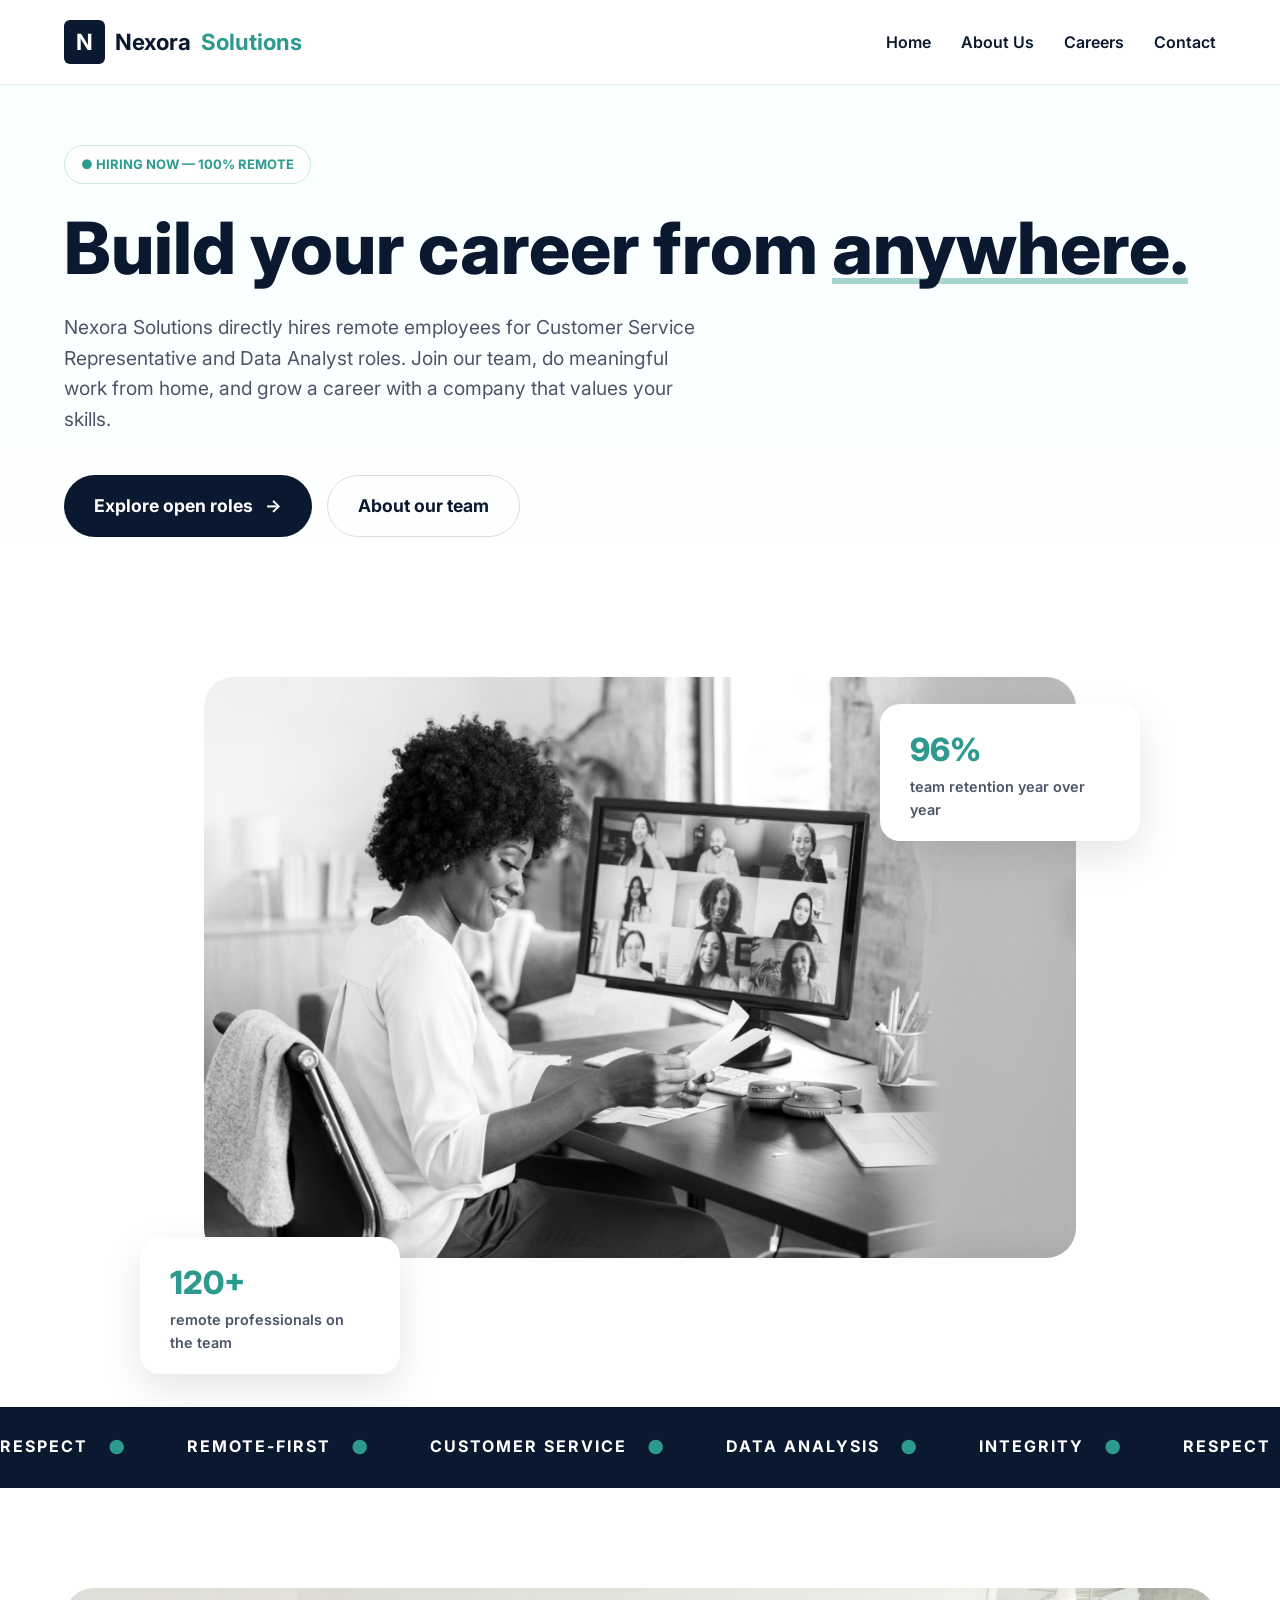
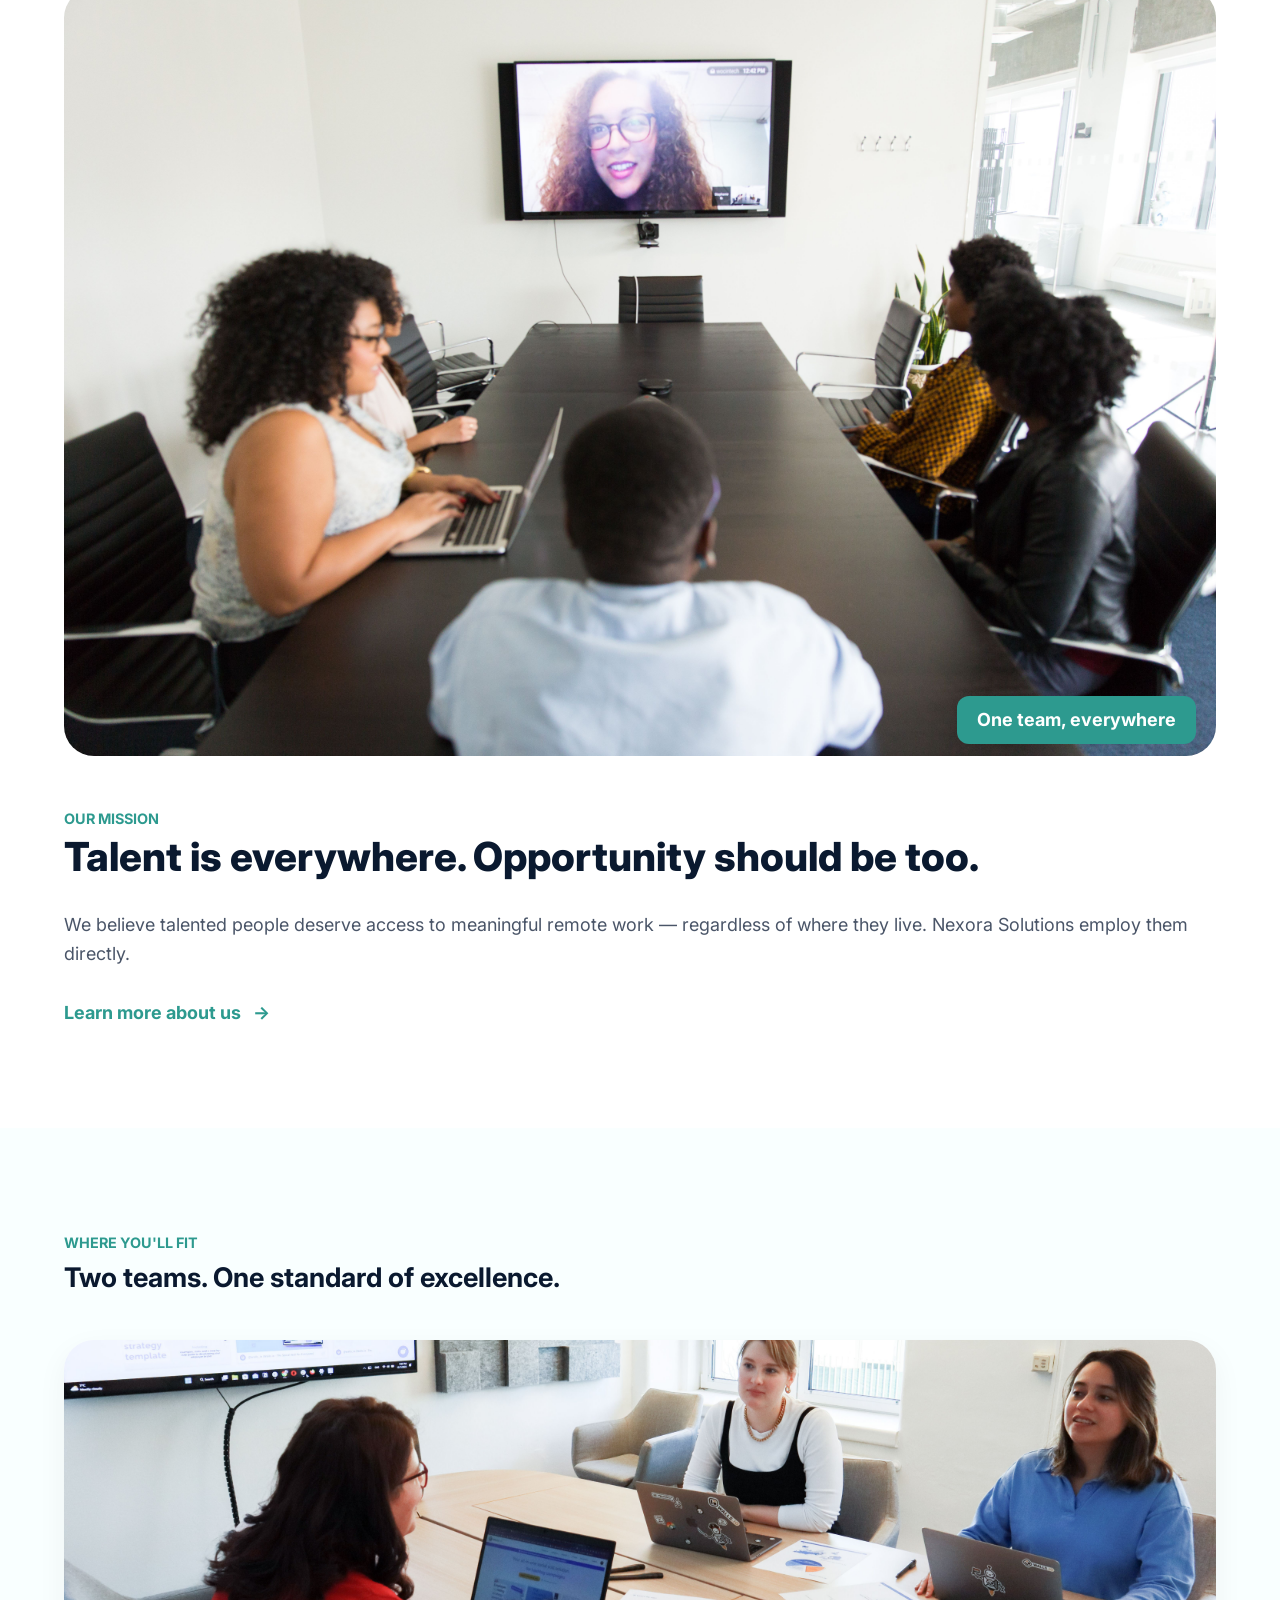
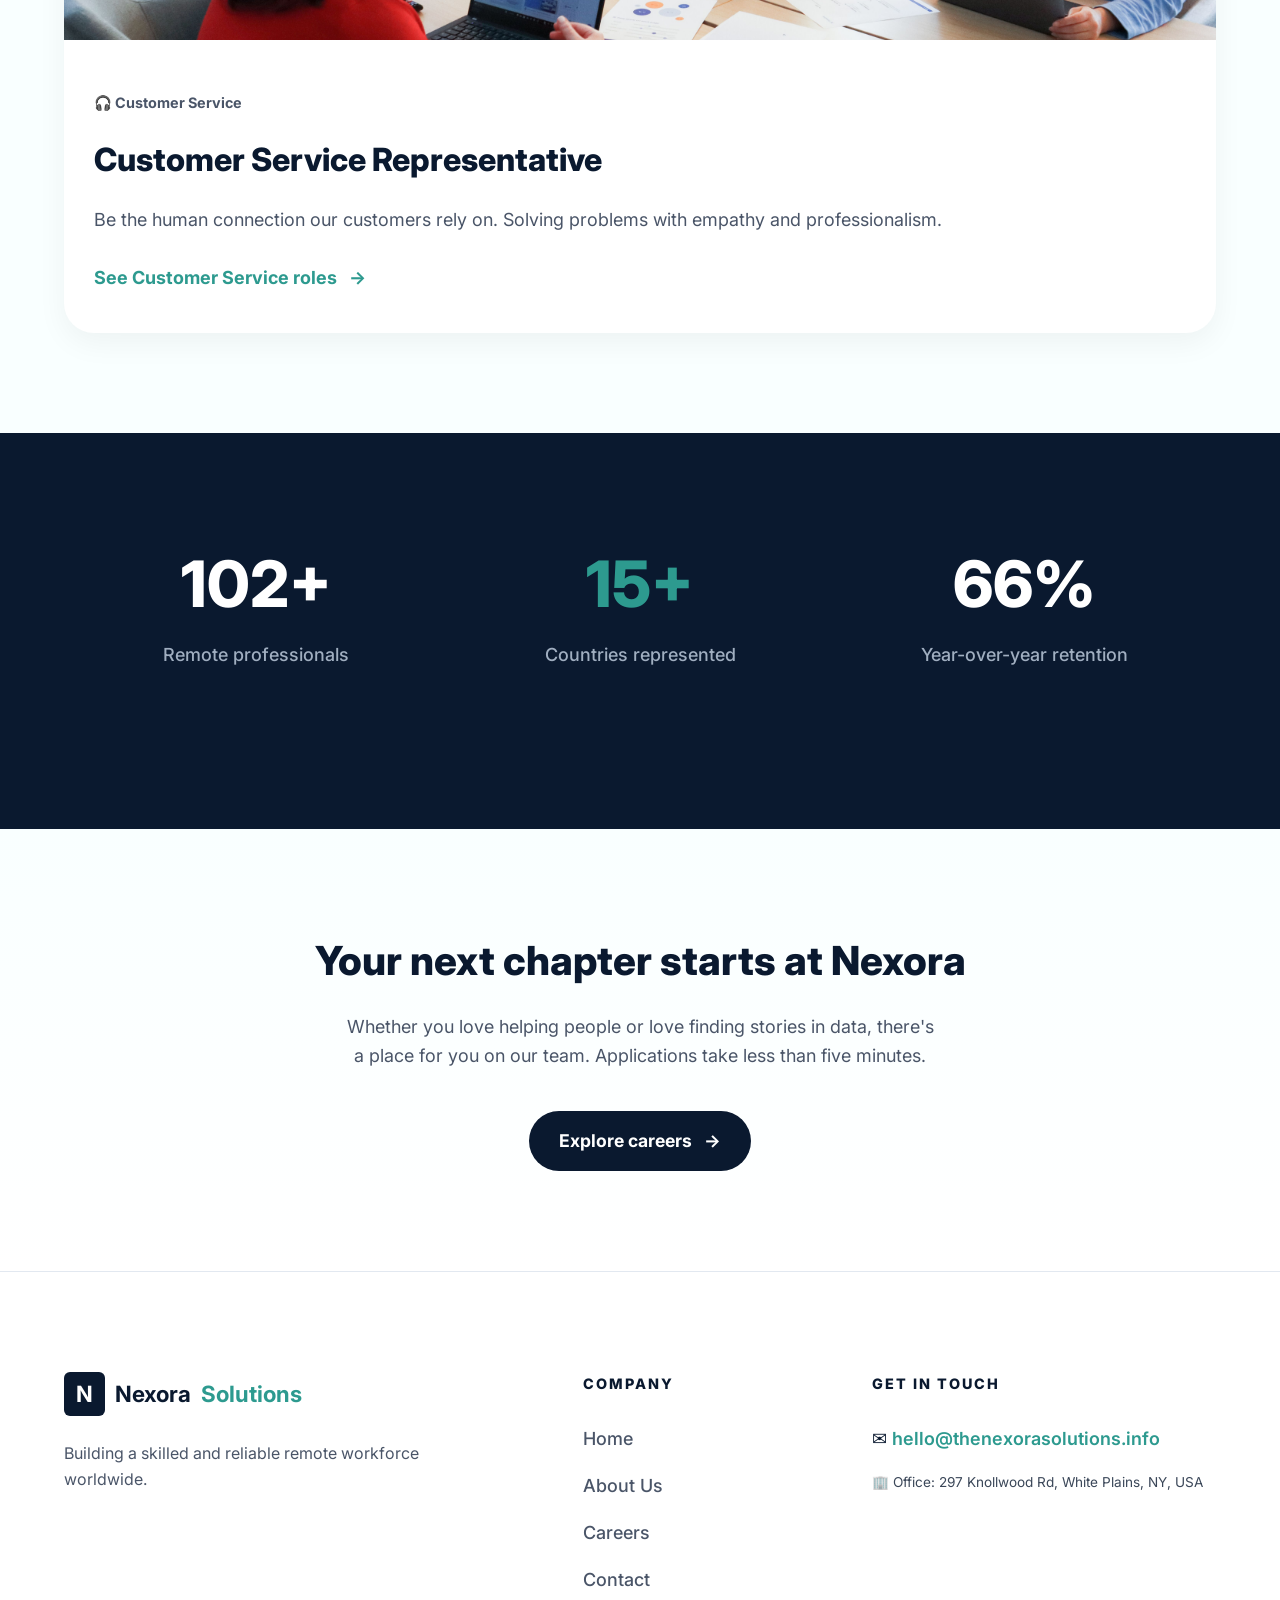
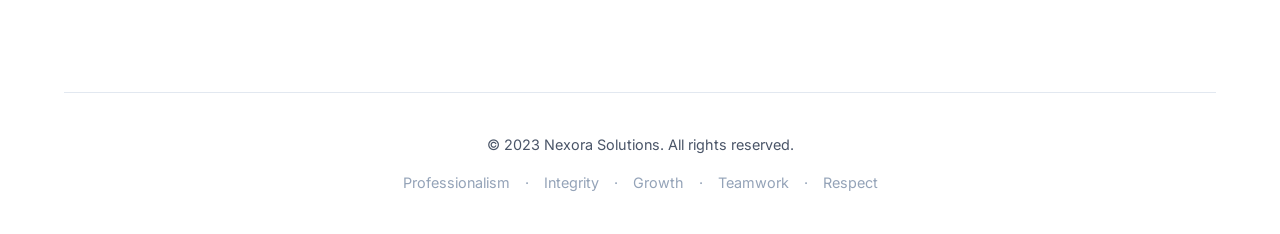
==== index.html @ 178ca4a4 "Finished fixing images and paths" ====
<!DOCTYPE html>
<html lang="en">
<head>
    <!-- Google tag (gtag.js) -->
    <script async src="https://www.googletagmanager.com/gtag/js?id=G-X53CKTHE0B"></script>
    <script>
      window.dataLayer = window.dataLayer || [];
      function gtag(){dataLayer.push(arguments);}
      gtag('js', new Date());
      gtag('config', 'G-X53CKTHE0B');
    </script>

    <meta charset="UTF-8">
    <meta name="viewport" content="width=device-width, initial-scale=1.0">
    <title>Nexora Solutions | Home</title>
    <!-- Professional Large Font -->
    <link href="https://fonts.googleapis.com/css2?family=Inter:wght@400;500;600;700;800&display=swap" rel="stylesheet">
    <style>
        :root {
            --navy: #0A192F;
            --teal: #2D9A8F;
            --light-teal: #f0fafa;
            --text-dark: #0A192F;
            --text-gray: #4A5568;
            --border: #E2E8F0;
        }

        /* --- GLOBAL STYLE --- */
        * { margin: 0; padding: 0; box-sizing: border-box; font-family: 'Inter', sans-serif; }
        body { background: #fff; color: var(--text-dark); line-height: 1.6; font-size: 18px; overflow-x: hidden; }

        /* --- NAVIGATION --- */
        nav { 
            display: flex; justify-content: space-between; align-items: center; 
            padding: 20px 5%; background: #fff; border-bottom: 1px solid var(--border); 
            position: sticky; top: 0; z-index: 1000; 
        }
        .logo { display: flex; align-items: center; gap: 10px; text-decoration: none; font-weight: 700; color: var(--navy); font-size: 1.4rem; }
        .logo span { color: var(--teal); }
        .logo-box { background: var(--navy); color: white; padding: 4px 12px; border-radius: 6px; }
        .nav-links { display: none; list-style: none; gap: 30px; }
        .nav-links a { text-decoration: none; color: var(--navy); font-weight: 600; font-size: 1rem; }
        .burger { font-size: 32px; cursor: pointer; display: block; }

        /* --- MOBILE MENU OVERLAY --- */
        .mobile-overlay {
            position: fixed; top: 0; right: -100%; width: 100%; height: 100%;
            background: rgba(10, 25, 47, 0.4); z-index: 2000; transition: 0.3s;
        }
        .mobile-overlay.active { right: 0; }
        .menu-content {
            position: absolute; right: 0; width: 85%; height: 100%;
            background: #fff; padding: 40px 30px; display: flex; flex-direction: column;
            box-shadow: -10px 0 30px rgba(0,0,0,0.1);
        }
        .close-menu { align-self: flex-end; font-size: 40px; cursor: pointer; color: var(--teal); margin-bottom: 20px; }
        .menu-links a { 
            text-decoration: none; color: var(--text-dark); font-size: 1.4rem; 
            font-weight: 700; padding: 20px 0; border-bottom: 1px dashed #E2E8F0; display: block;
        }
        .menu-pill-btn { background: var(--navy); color: white !important; padding: 18px; border-radius: 50px; text-align: center; margin-top: 40px; font-weight: 700; text-decoration: none; display: block; }

        /* --- HERO SECTION --- */
        .hero { padding: 60px 5%; background: linear-gradient(180deg, #F9FFFF 0%, #fff 100%); text-align: left; }
        .badge { display: inline-block; padding: 8px 16px; border: 1px solid #cce7e4; color: var(--teal); border-radius: 50px; font-size: 13px; font-weight: 700; margin-bottom: 24px; background: #fff; }
        h1 { font-size: 3.2rem; line-height: 1.1; font-weight: 800; margin-bottom: 25px; }
        .underline { border-bottom: 6px solid #A8D5D0; display: inline-block; line-height: 0.85; }
        .hero-p { color: var(--text-gray); font-size: 1.2rem; max-width: 650px; margin-bottom: 40px; }
        
        .btn-group { display: flex; flex-wrap: wrap; gap: 15px; margin-bottom: 40px; }
        .btn { padding: 16px 30px; border-radius: 50px; text-decoration: none; font-weight: 700; display: inline-flex; align-items: center; transition: 0.3s; font-size: 1.1rem; }
        .btn-navy { background: var(--navy); color: white; }
        .btn-outline { border: 1px solid #ddd; color: var(--text-dark); }

        /* --- STATS IMAGE AREA --- */
        .stats-image-area { padding: 40px 5%; position: relative; max-width: 1000px; margin: 0 auto; }
        .stats-image-area img { width: 100%; border-radius: 30px; filter: grayscale(100%); }
        .float-card { position: absolute; background: #fff; padding: 20px 30px; border-radius: 20px; box-shadow: 0 15px 40px rgba(0,0,0,0.1); width: 260px; z-index: 10; }
        .card-96 { top: 10%; right: 0; }
        .card-120 { bottom: -10%; left: 0; }
        .float-card h3 { color: var(--teal); font-size: 2rem; font-weight: 800; }
        .float-card p { font-size: 0.9rem; color: var(--text-gray); font-weight: 600; }

        /* --- MARQUEE ANIMATION --- */
        .marquee { 
            background: var(--navy); 
            color: #fff; 
            padding: 25px 0; 
            overflow: hidden; 
            display: flex; 
            margin-top: 100px;
            white-space: nowrap;
        }
        .marquee-inner {
            display: flex;
            gap: 60px;
            animation: scroll-marquee 30s linear infinite;
        }
        .marquee span { 
            flex-shrink: 0; 
            text-transform: uppercase; 
            color: #fff; 
            font-weight: 700; 
            letter-spacing: 2px; 
            font-size: 1rem;
            display: flex;
            align-items: center;
        }
        .marquee b { color: var(--teal); margin-left: 20px; font-size: 1.2rem;}

        @keyframes scroll-marquee {
            0% { transform: translateX(0); }
            100% { transform: translateX(-50%); }
        }

        /* --- OUR MISSION --- */
        .mission { padding: 100px 5%; }
        .mission-img-wrap { position: relative; margin-bottom: 40px; }
        .mission-img-wrap img { width: 100%; border-radius: 30px; }
        .one-team-badge { position: absolute; bottom: 20px; right: 20px; background: var(--teal); color: #fff; padding: 10px 20px; border-radius: 12px; font-weight: 700; }
        .section-header { color: var(--teal); font-weight: 700; font-size: 0.9rem; text-transform: uppercase; margin-bottom: 15px; display: block; }
        .mission h2 { font-size: 2.5rem; font-weight: 800; line-height: 1.2; margin-bottom: 30px; }
        .mission p { color: var(--text-gray); margin-bottom: 30px; }
        .learn-more { color: var(--teal); text-decoration: none; font-weight: 700; display: flex; align-items: center; gap: 8px; }

        /* --- WHERE YOU'LL FIT --- */
        .where-fit { padding: 100px 5%; background: #F9FFFF; }
        .team-card { background: #fff; border-radius: 30px; overflow: hidden; box-shadow: 0 10px 30px rgba(0,0,0,0.05); margin-top: 40px; }
        .team-card-img { width: 100%; height: 300px; object-fit: cover; }
        .team-card-body { padding: 40px 30px; }
        .dept-badge { display: inline-flex; align-items: center; gap: 8px; font-weight: 700; font-size: 0.9rem; color: var(--text-gray); margin-bottom: 20px; }
        .team-card h3 { font-size: 2rem; font-weight: 800; margin-bottom: 20px; }
        .team-card p { color: var(--text-gray); margin-bottom: 30px; }

        /* --- DARK STATS SECTION --- */
        .dark-stats { background: var(--navy); color: #fff; padding: 100px 5%; text-align: center; }
        .stat-box { margin-bottom: 60px; }
        .stat-box h2 { font-size: 4rem; font-weight: 800; margin-bottom: 5px; }
        .stat-box h2.teal-text { color: var(--teal); }
        .stat-box p { color: #a0aec0; font-weight: 500; }

        /* --- FINAL CTA --- */
        .final-cta { padding: 100px 5%; background: linear-gradient(180deg, #F9FFFF 0%, #fff 100%); text-align: center; }
        .final-cta h2 { font-size: 2.5rem; font-weight: 800; margin-bottom: 20px; }
        .final-cta p { color: var(--text-gray); margin-bottom: 40px; max-width: 600px; margin-left: auto; margin-right: auto; }

        /* --- FOOTER --- */
        footer { padding: 100px 5% 40px; border-top: 1px solid var(--border); background: #fff; }
        .footer-grid { display: grid; grid-template-columns: 1fr; gap: 60px; text-align: left; }
        .footer-header { font-size: 0.9rem; font-weight: 800; letter-spacing: 2px; text-transform: uppercase; margin-bottom: 30px; color: var(--navy); }
        
        .footer-links, .contact-list { 
            list-style: none !important; 
            padding: 0 !important; 
        }
        .footer-links li, .contact-list li { margin-bottom: 18px; }
        .footer-links a { text-decoration: none; color: var(--text-gray); font-weight: 500; }

        .footer-bottom { border-top: 1px solid var(--border); margin-top: 80px; padding-top: 40px; text-align: center; }
        .principles-list { display: flex; gap: 15px; color: #94a3b8; font-size: 0.9rem; justify-content: center; margin-top: 15px; flex-wrap: wrap; }

        @media (min-width: 1024px) {
            .nav-links { display: flex; } .burger { display: none; }
            h1 { font-size: 4.5rem; }
            .footer-grid { grid-template-columns: 2fr 1fr 1.5fr; }
            .where-fit-grid { display: grid; grid-template-columns: 1fr 1fr; gap: 30px; }
            .dark-stats-grid { display: grid; grid-template-columns: 1fr 1fr 1fr; }
        }
    </style>
</head>
<body>

    <!-- Header Navigation -->
    <nav>
        <a href="index.html" class="logo"><div class="logo-box">N</div> Nexora <span>Solutions</span></a>
        <ul class="nav-links">
            <li><a href="index.html">Home</a></li>
            <li><a href="about.html">About Us</a></li>
            <li><a href="careers.html">Careers</a></li>
            <li><a href="contact.html">Contact</a></li>
        </ul>
        <div class="burger" onclick="toggleMenu()">☰</div>
    </nav>

    <!-- Mobile Slide-out Menu -->
    <div class="mobile-overlay" id="mobileMenu">
        <div class="menu-content">
            <div class="close-menu" onclick="toggleMenu()">✕</div>
            <div class="menu-links">
                <a href="index.html">Home</a>
                <a href="about.html">About Us</a>
                <a href="careers.html">Careers</a>
                <a href="contact.html">Contact</a>
            </div>
            <a href="careers.html" class="menu-pill-btn">View open roles &nbsp; →</a>
        </div>
    </div>

    <!-- Hero Section -->
    <header class="hero">
        <div class="badge">● HIRING NOW — 100% REMOTE</div>
        <h1>Build your career from <span class="underline">anywhere.</span></h1>
        <p class="hero-p">Nexora Solutions directly hires remote employees for Customer Service Representative and Data Analyst roles. Join our team, do meaningful work from home, and grow a career with a company that values your skills.</p>
        <div class="btn-group">
            <a href="careers.html" class="btn btn-navy">Explore open roles &nbsp; →</a>
            <a href="about.html" class="btn btn-outline">About our team</a>
        </div>
    </header>

    <!-- Stats Image Area -->
    <section class="stats-image-area">
        <img src="teams.jpeg" alt="Professional working">
        <div class="float-card card-96">
            <h3><span class="count" data-target="96">0</span>%</h3>
            <p>team retention year over year</p>
        </div>
        <div class="float-card card-120">
            <h3><span class="count" data-target="120">0</span>+</h3>
            <p>remote professionals on the team</p>
        </div>
    </section>

    <!-- Scrolling Marquee -->
    <div class="marquee">
        <div class="marquee-inner">
            <span>RESPECT <b>●</b></span> <span>REMOTE-FIRST <b>●</b></span> <span>CUSTOMER SERVICE <b>●</b></span> <span>DATA ANALYSIS <b>●</b></span> <span>INTEGRITY <b>●</b></span>
            <!-- Loop -->
            <span>RESPECT <b>●</b></span> <span>REMOTE-FIRST <b>●</b></span> <span>CUSTOMER SERVICE <b>●</b></span> <span>DATA ANALYSIS <b>●</b></span> <span>INTEGRITY <b>●</b></span>
        </div>
    </div>

    <!-- Our Mission -->
    <section class="mission">
        <div class="mission-img-wrap">
            <img src="nexora.jpg" alt="Mission">
            <div class="one-team-badge">One team, everywhere</div>
        </div>
        <span style="color:var(--teal); font-weight:700; font-size:0.9rem; text-transform:uppercase;">OUR MISSION</span>
        <h2>Talent is everywhere. Opportunity should be too.</h2>
        <p>We believe talented people deserve access to meaningful remote work — regardless of where they live. Nexora Solutions employ them directly.</p>
        <a href="about.html" class="learn-more">Learn more about us &nbsp; →</a>
    </section>

    <!-- Where You'll Fit -->
    <section class="where-fit">
        <span style="color:var(--teal); font-weight:700; font-size:0.9rem; text-transform:uppercase;">WHERE YOU'LL FIT</span>
        <h2>Two teams. One standard of excellence.</h2>
        <div class="team-card">
            <img src="work.jpg" class="team-card-img" alt="Customer Service Team">
            <div class="team-card-body">
                <div class="dept-badge">🎧 Customer Service</div>
                <h3>Customer Service Representative</h3>
                <p>Be the human connection our customers rely on. Solving problems with empathy and professionalism.</p>
                <a href="careers.html" style="color:var(--teal); font-weight:700; text-decoration:none;">See Customer Service roles &nbsp; →</a>
            </div>
        </div>
    </section>

    <!-- Dark Stats Section -->
    <section class="dark-stats">
        <div class="dark-stats-grid">
            <div class="stat-box">
                <h2><span class="count" data-target="120">0</span>+</h2>
                <p>Remote professionals</p>
            </div>
            <div class="stat-box">
                <h2 class="teal-text"><span class="count" data-target="15">0</span>+</h2>
                <p>Countries represented</p>
            </div>
            <div class="stat-box">
                <h2><span class="count" data-target="96">0</span>%</h2>
                <p>Year-over-year retention</p>
            </div>
        </div>
    </section>

    <!-- CTA -->
    <section class="final-cta">
        <h2>Your next chapter starts at Nexora</h2>
        <p>Whether you love helping people or love finding stories in data, there's a place for you on our team. Applications take less than five minutes.</p>
        <a href="careers.html" class="btn btn-navy">Explore careers &nbsp; →</a>
    </section>

    <!-- Organized Footer -->
    <footer>
        <div class="footer-grid">
            <div>
                <a href="index.html" class="logo"><div class="logo-box">N</div> Nexora <span>Solutions</span></a>
                <p style="margin-top:25px; color:var(--text-gray); max-width: 400px; font-size: 1rem;">Building a skilled and reliable remote workforce worldwide.</p>
            </div>
            <div>
                <h4 class="footer-header">Company</h4>
                <ul class="footer-links">
                    <li><a href="index.html">Home</a></li>
                    <li><a href="about.html">About Us</a></li>
                    <li><a href="careers.html">Careers</a></li>
                    <li><a href="contact.html">Contact</a></li>
                </ul>
            </div>
            <div>
                <h4 class="footer-header">Get In Touch</h4>
                <ul class="contact-list">
                    <li>✉ <a href="mailto:hello@thenexorasolutions.info" style="color:var(--teal); text-decoration:none; font-weight:600;">hello@thenexorasolutions.info</a></li>
                    <li style="font-size: 0.85rem; opacity: 0.8; margin-top: 10px;">🏢 Office: 297 Knollwood Rd, White Plains, NY, USA</li>
                </ul>
            </div>
        </div>
        <div class="footer-bottom">
            <p style="color:var(--text-gray); font-size:0.9rem;">© 2023 Nexora Solutions. All rights reserved.</p>
            <div class="principles-list">
                <span>Professionalism</span> · <span>Integrity</span> · <span>Growth</span> · <span>Teamwork</span> · <span>Respect</span>
            </div>
        </div>
    </footer>

    <!-- JAVASCRIPT FOR MENU & COUNTING ANIMATION -->
    <script>
        function toggleMenu() { document.getElementById('mobileMenu').classList.toggle('active'); }

        // --- FIXED NUMBER COUNTER ANIMATION ---
        const counters = document.querySelectorAll('.count');
        const speed = 200; 

        const countUp = (entries, observer) => {
            entries.forEach(entry => {
                // Changed threshold to 0.2 to make it trigger easier
                if (entry.isIntersecting) {
                    const target = entry.target;
                    const updateCount = () => {
                        const targetValue = +target.getAttribute('data-target');
                        const currentCount = +target.innerText;
                        // Ensuring increment is at least 1 so it doesn't get stuck
                        const increment = Math.max(1, targetValue / 50);

                        if (currentCount < targetValue) {
                            target.innerText = Math.ceil(currentCount + increment);
                            setTimeout(updateCount, 30);
                        } else {
                            target.innerText = targetValue;
                        }
                    };
                    updateCount();
                    observer.unobserve(target); 
                }
            });
        };

        const observer = new IntersectionObserver(countUp, { threshold: 0.2 });
        counters.forEach(counter => observer.observe(counter));
    </script>

    <!-- Statcounter code -->
    <div style="display:none;">
        <script type="text/javascript">
        var sc_project=13351368; 
        var sc_invisible=1; 
        var sc_security="508da928"; 
        var scJsHost = "https://";
        document.write("<sc"+"ript type='text/javascript' src='" + scJsHost+
        "statcounter.com/counter/counter.js'></"+"script>");
        </script>
    </div>
</body>
</html>
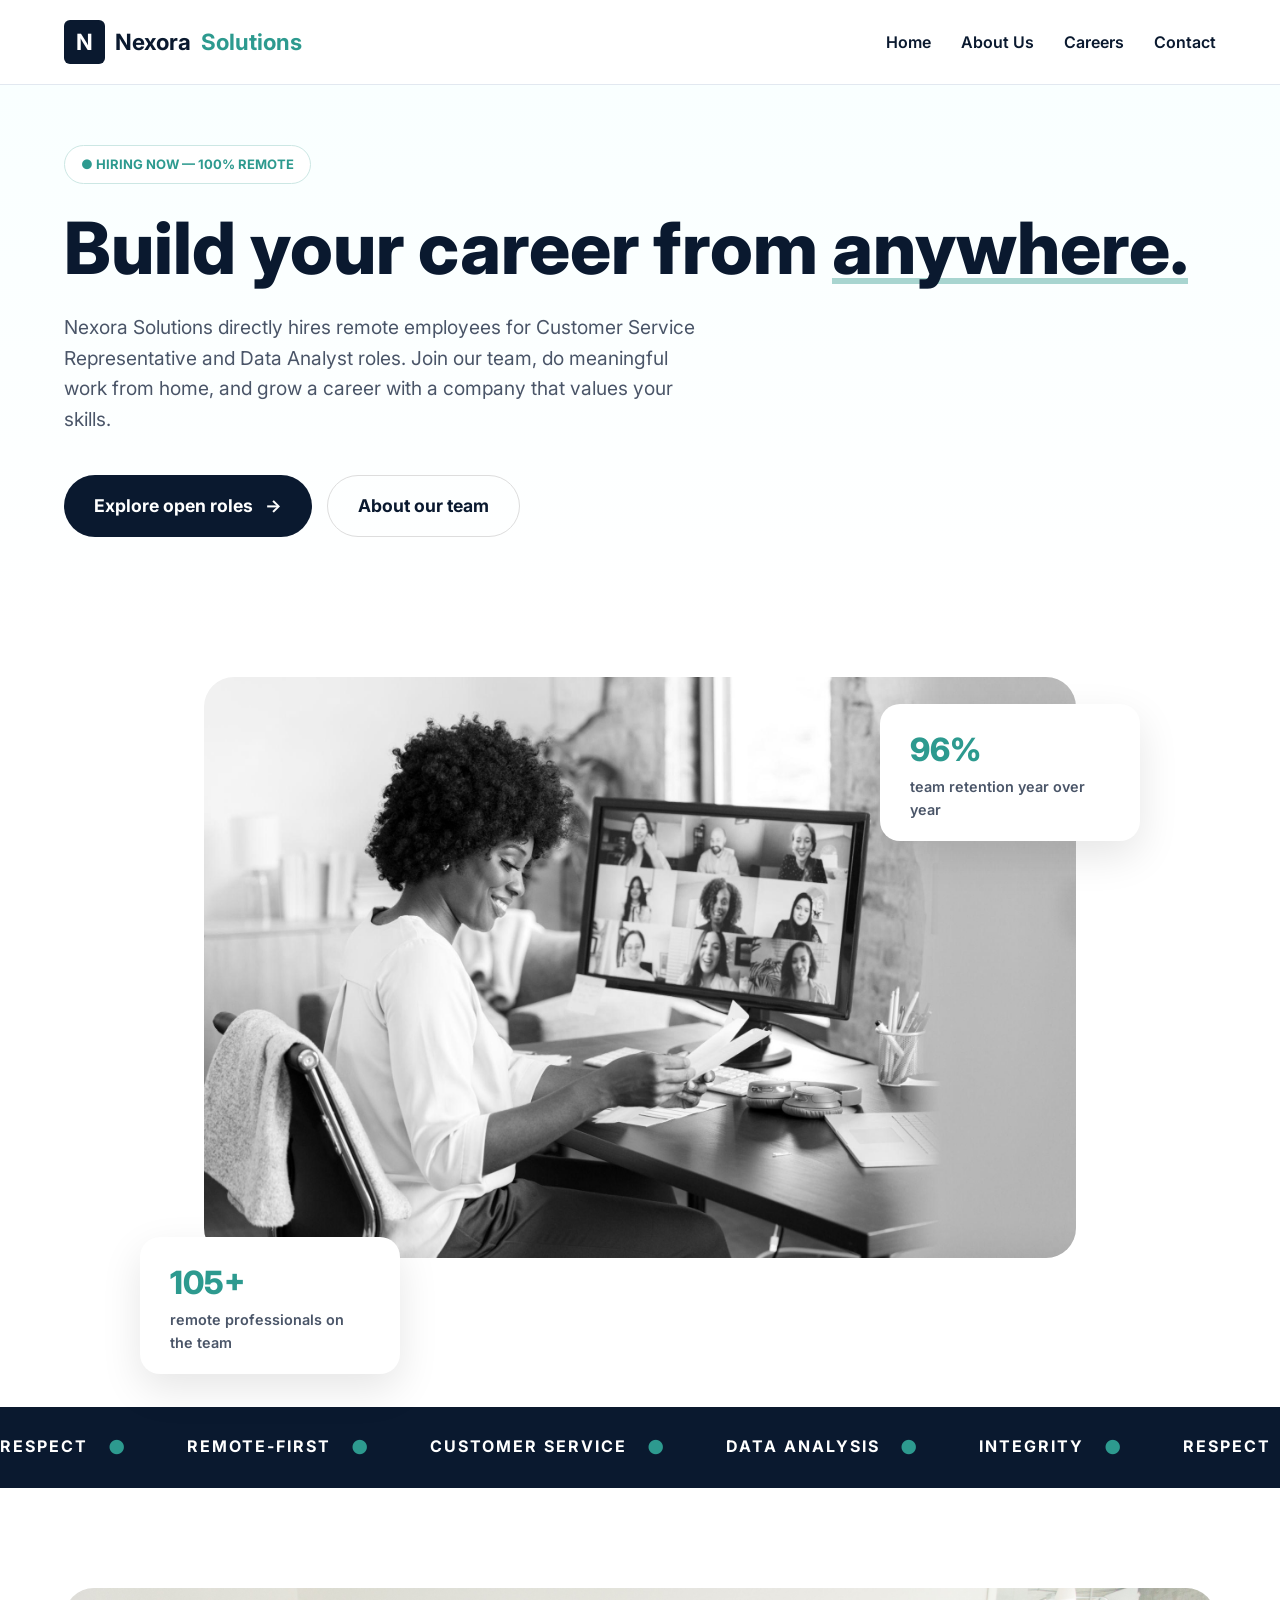
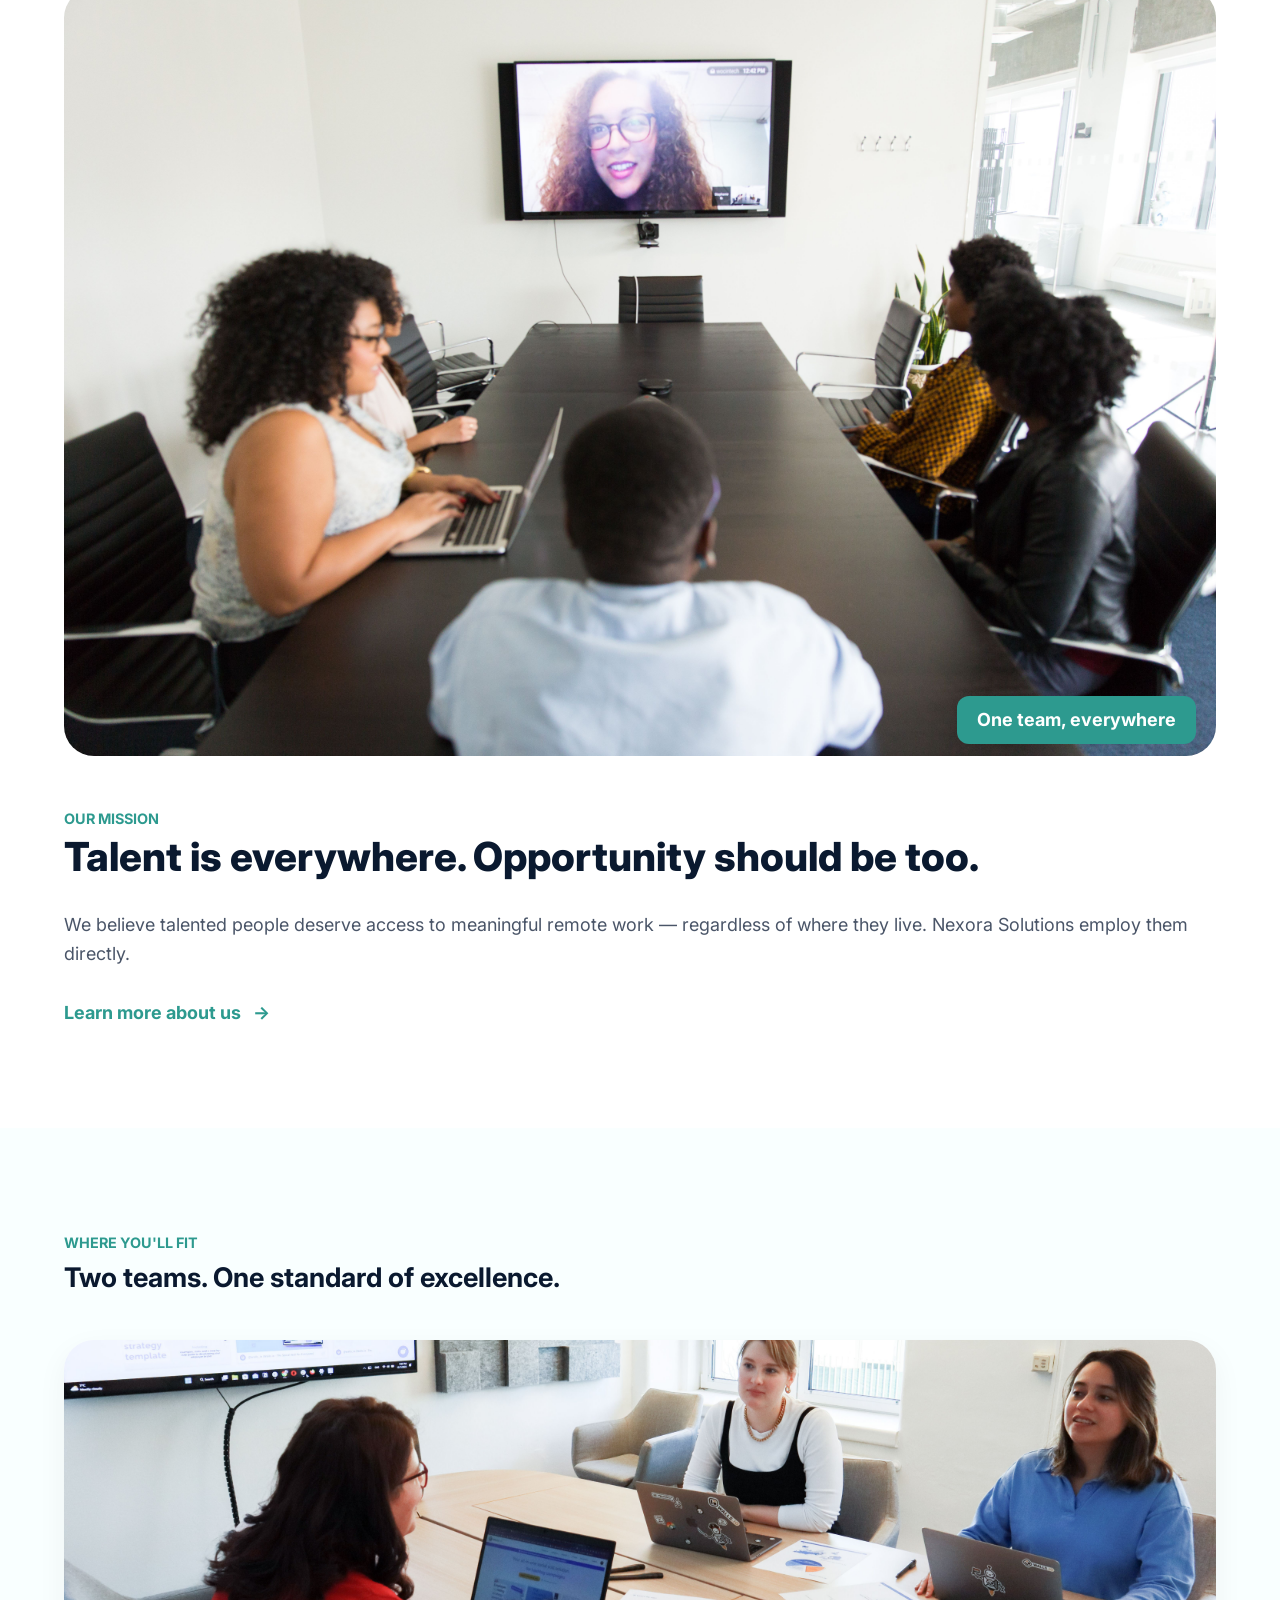
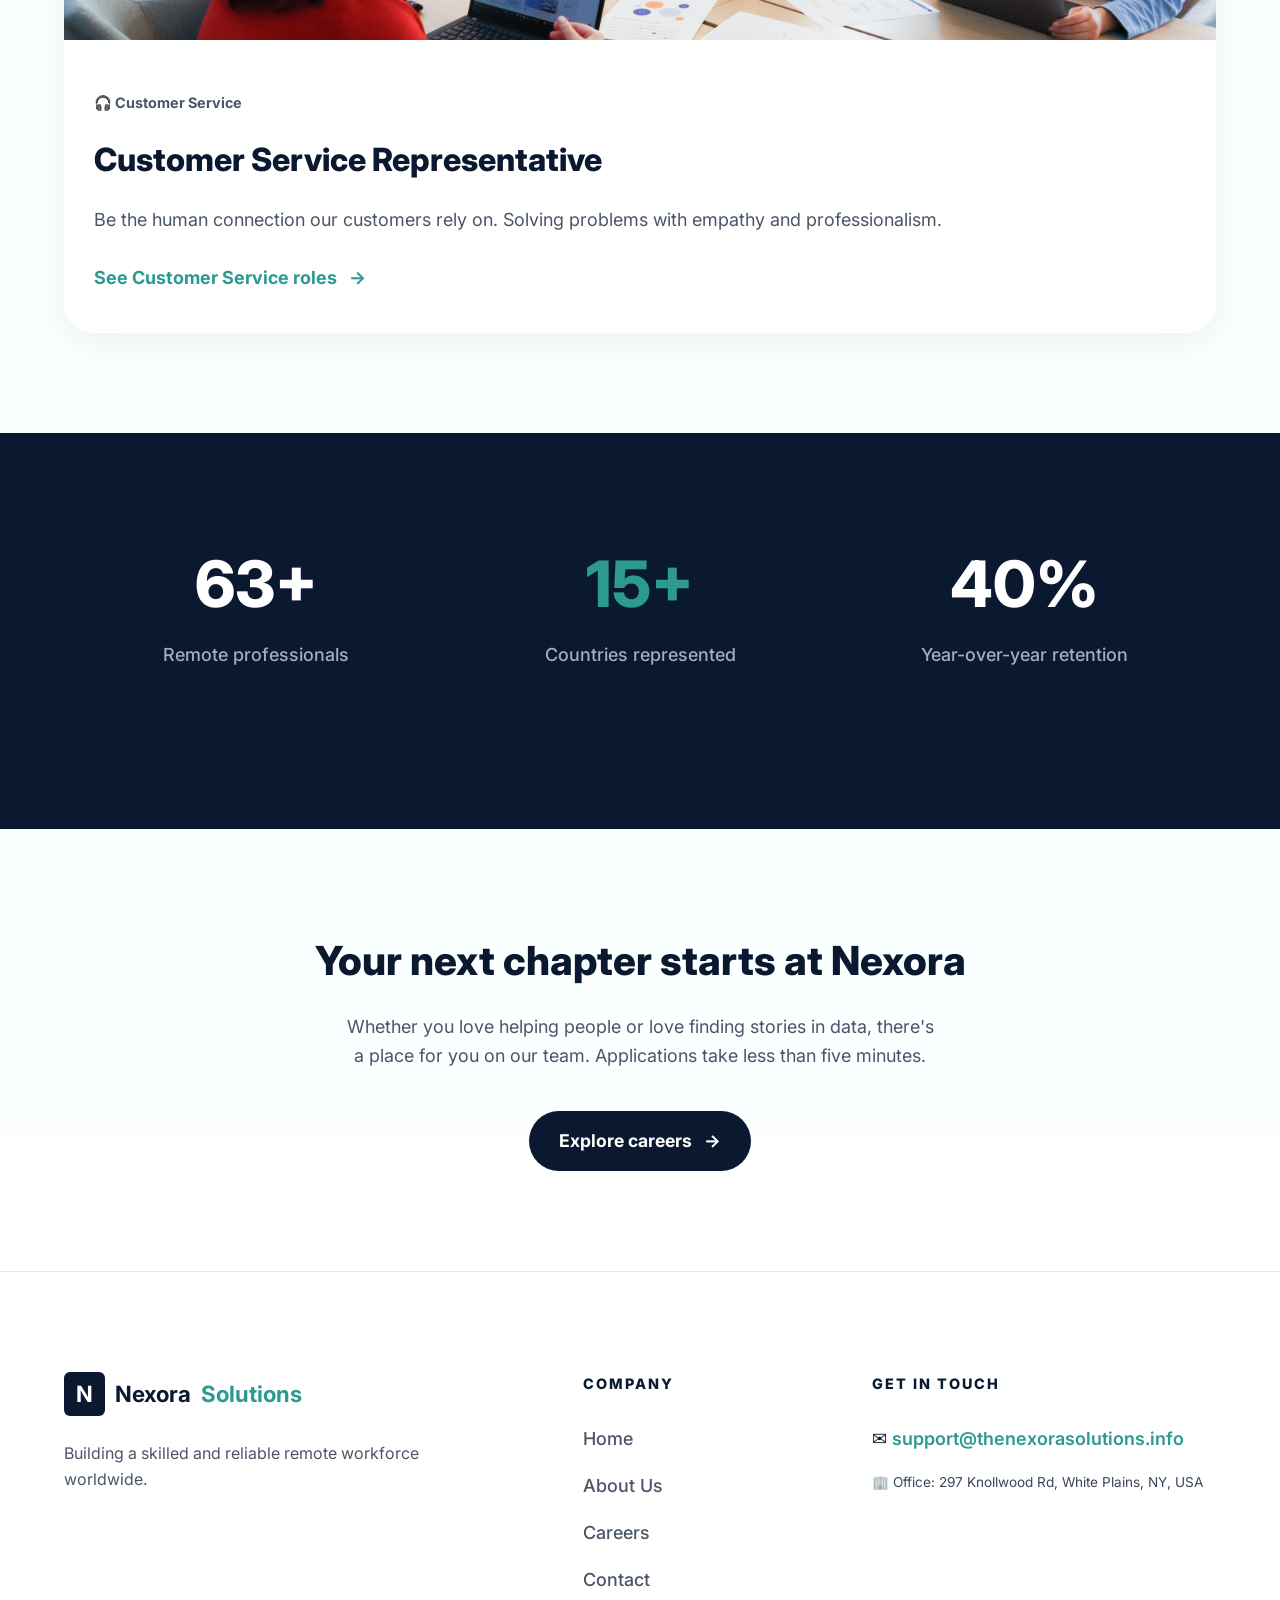
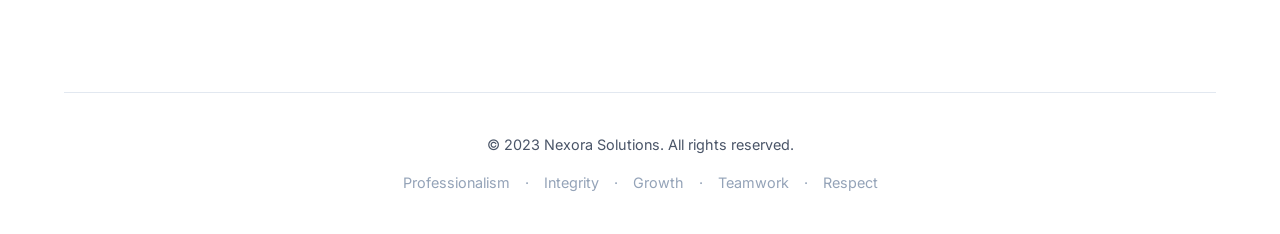
==== commit 1a5960d4: "Final email update to support" ====
--- a/index.html
+++ b/index.html
@@ -300,7 +300,7 @@
             <div>
                 <h4 class="footer-header">Get In Touch</h4>
                 <ul class="contact-list">
-                    <li>✉ <a href="mailto:hello@thenexorasolutions.info" style="color:var(--teal); text-decoration:none; font-weight:600;">hello@thenexorasolutions.info</a></li>
+                    <li>✉ <a href="mailto:support@thenexorasolutions.info" style="color:var(--teal); text-decoration:none; font-weight:600;">support@thenexorasolutions.info</a></li>
                     <li style="font-size: 0.85rem; opacity: 0.8; margin-top: 10px;">🏢 Office: 297 Knollwood Rd, White Plains, NY, USA</li>
                 </ul>
             </div>
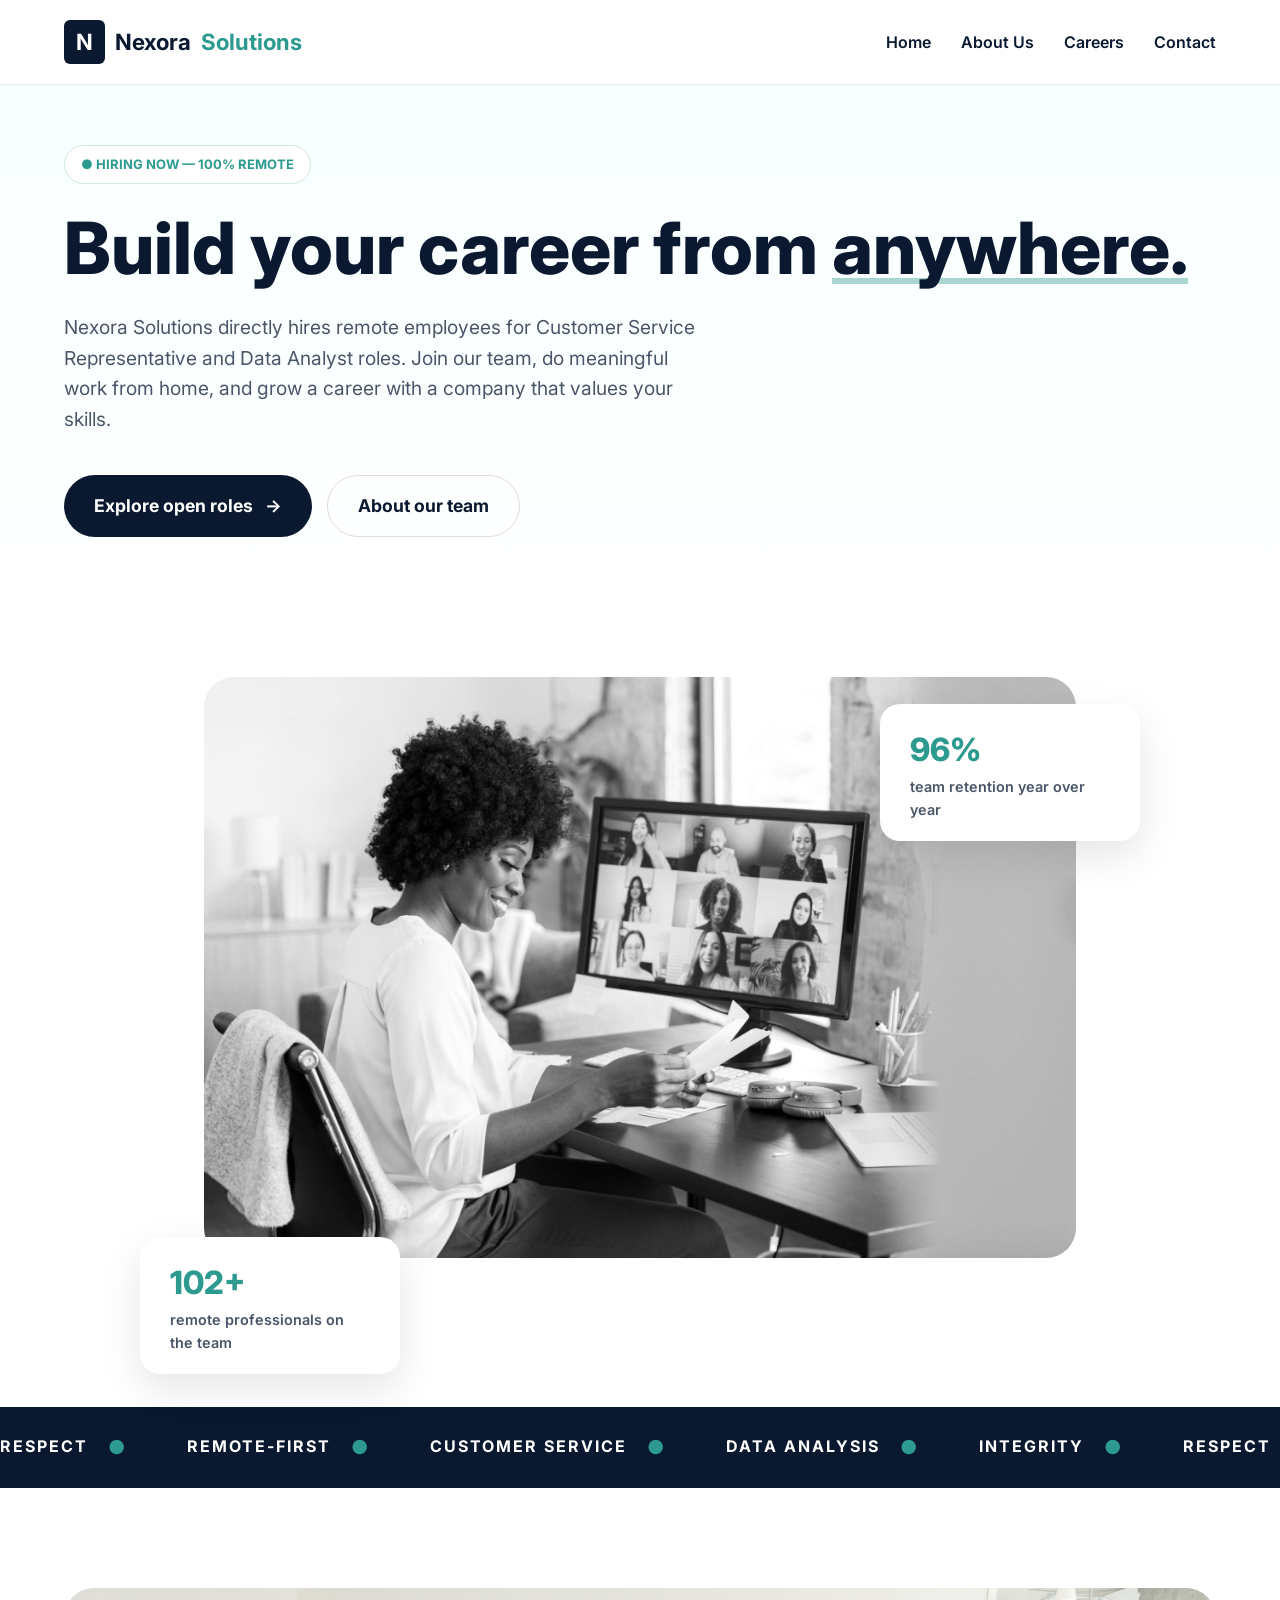
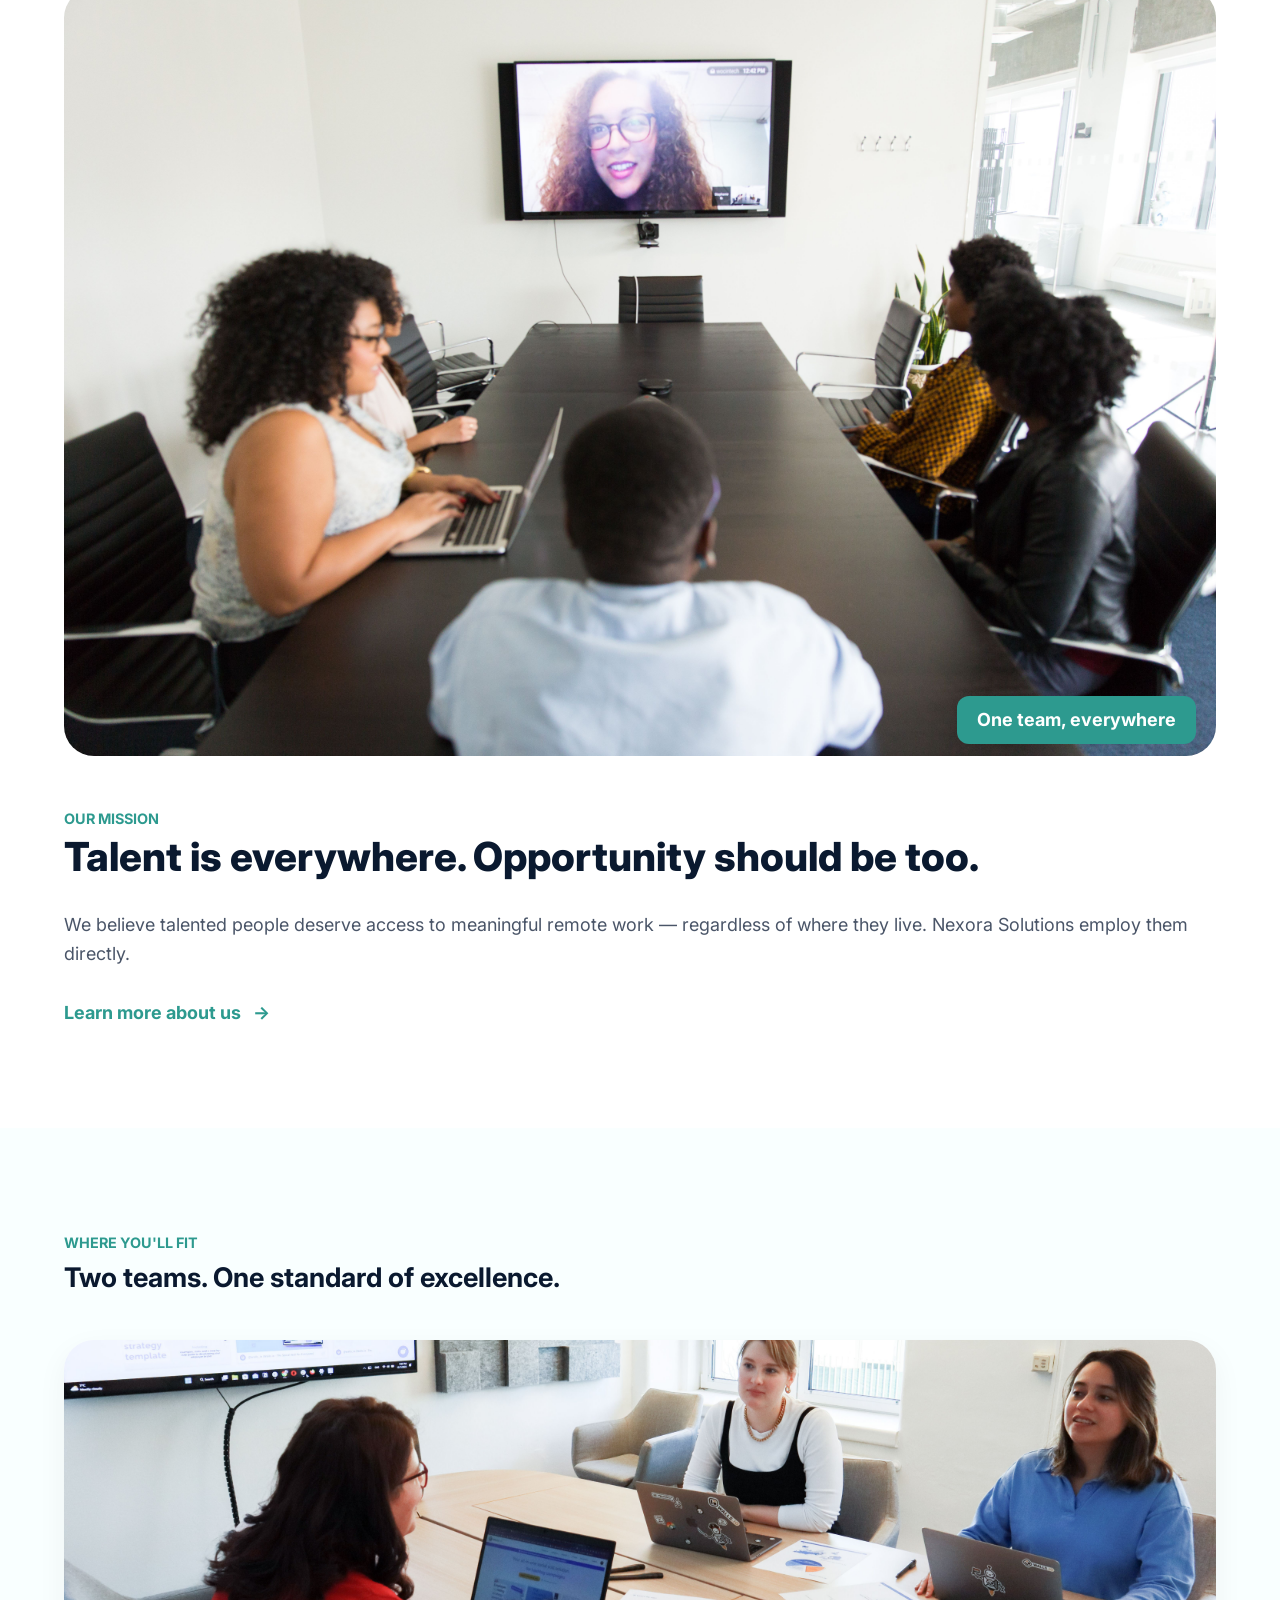
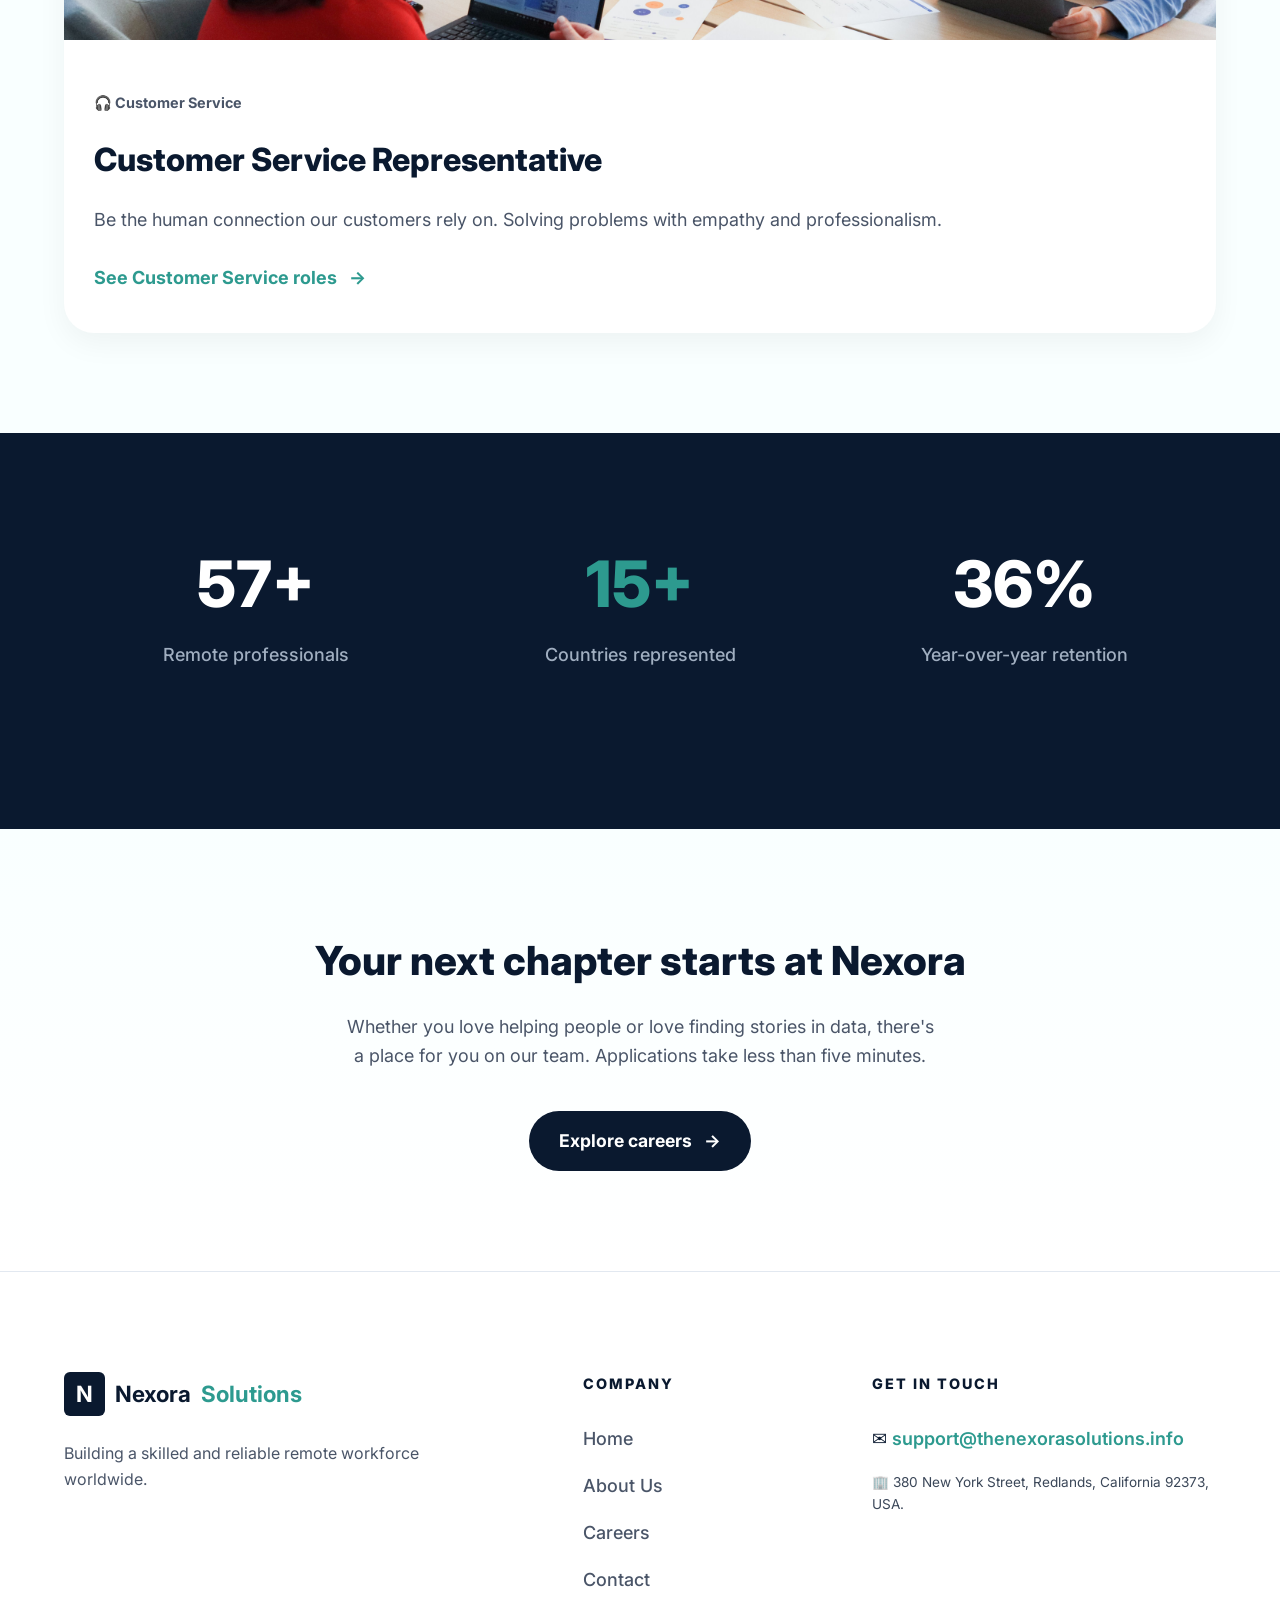
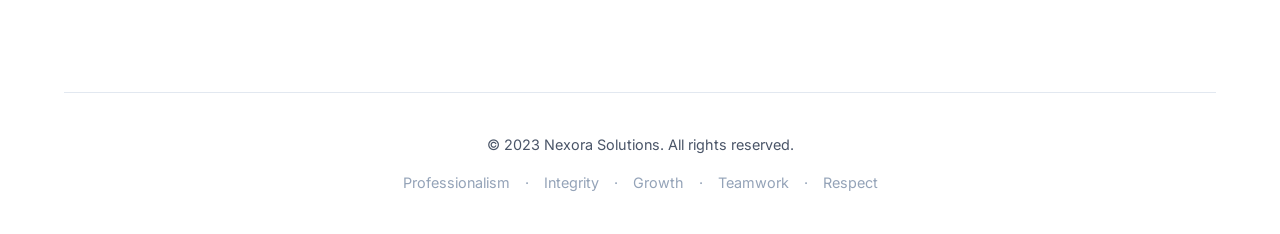
==== commit 1d74cded: "corrected office address" ====
--- a/index.html
+++ b/index.html
@@ -301,7 +301,7 @@
                 <h4 class="footer-header">Get In Touch</h4>
                 <ul class="contact-list">
                     <li>✉ <a href="mailto:support@thenexorasolutions.info" style="color:var(--teal); text-decoration:none; font-weight:600;">support@thenexorasolutions.info</a></li>
-                    <li style="font-size: 0.85rem; opacity: 0.8; margin-top: 10px;">🏢 Office: 297 Knollwood Rd, White Plains, NY, USA</li>
+                    <li style="font-size: 0.85rem; opacity: 0.8; margin-top: 10px;">🏢 380 New York Street, Redlands, California 92373, USA.</li>
                 </ul>
             </div>
         </div>
